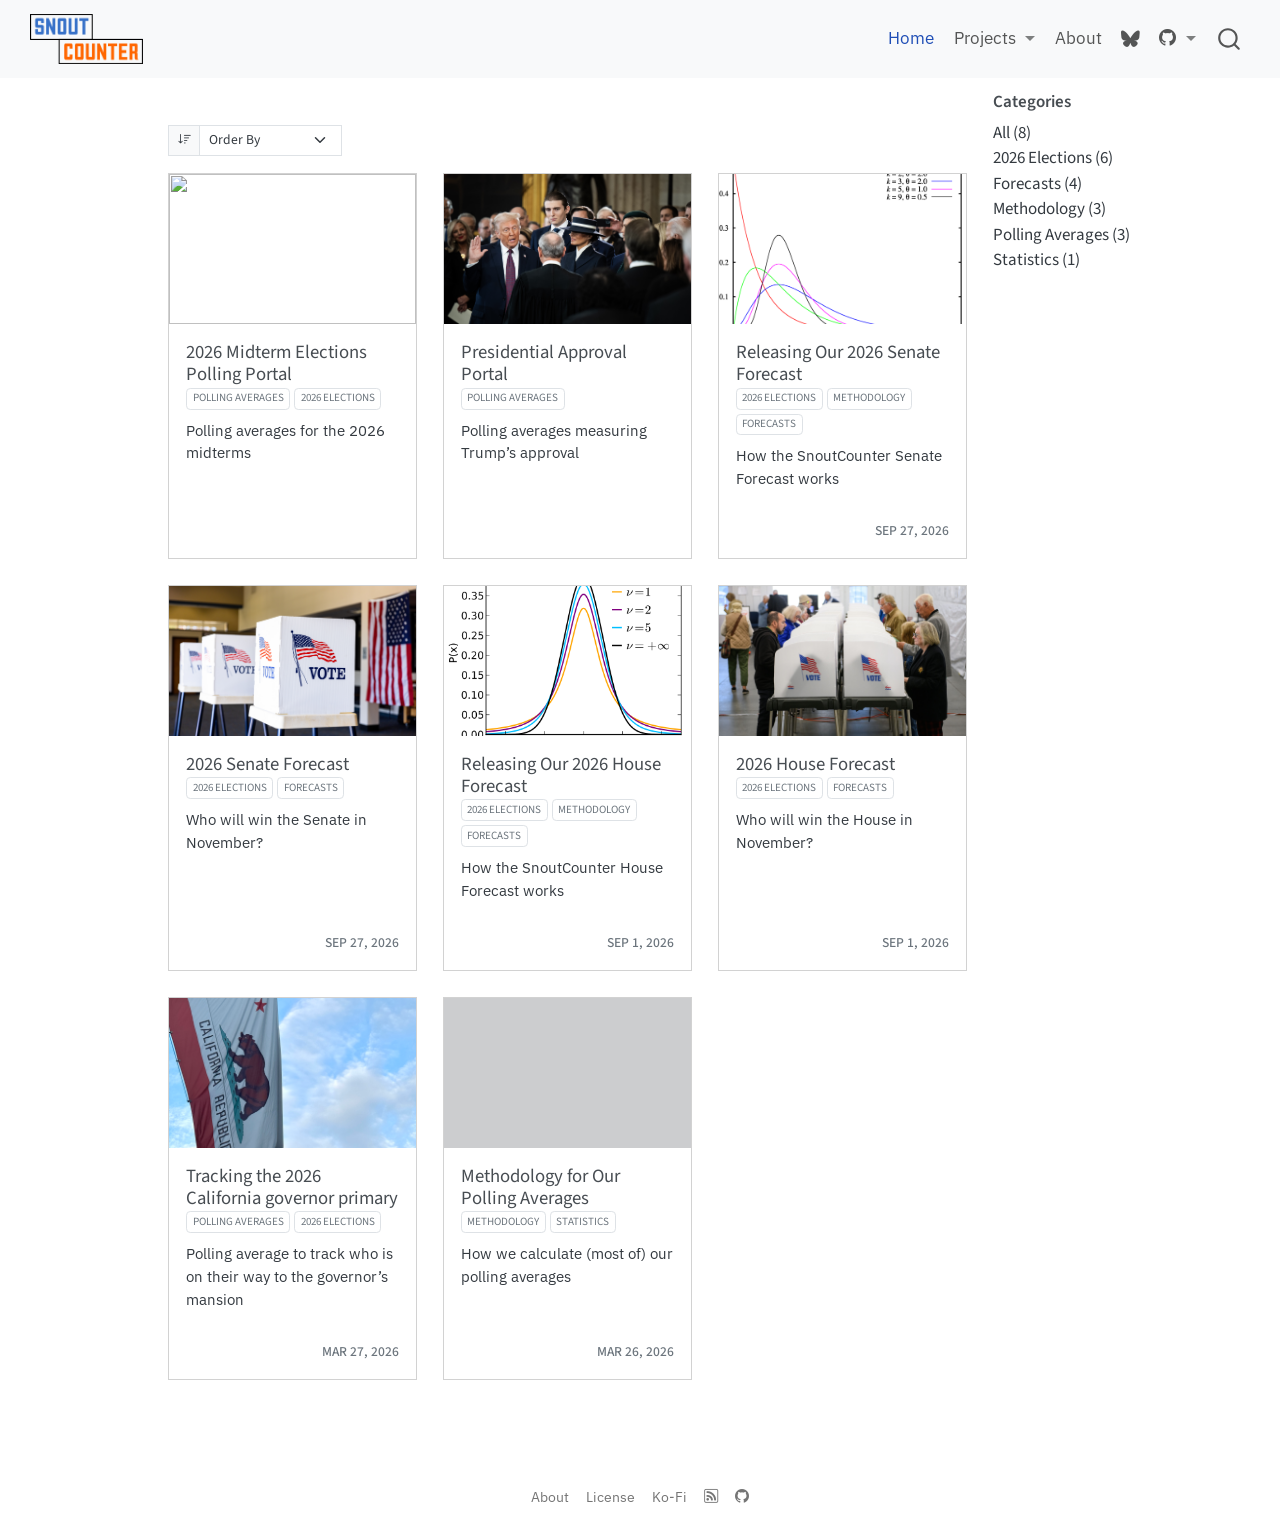
==== docs/index.html @ c4810aaa "update 11/10/2026" ====
<!DOCTYPE html>
<html xmlns="http://www.w3.org/1999/xhtml" lang="en" xml:lang="en"><head>

<meta charset="utf-8">
<meta name="generator" content="quarto-1.9.36">

<meta name="viewport" content="width=device-width, initial-scale=1.0, user-scalable=yes">


<title>SnoutCounter</title>
<style>
/* Default styles provided by pandoc.
** See https://pandoc.org/MANUAL.html#variables-for-html for config info.
*/
code{white-space: pre-wrap;}
span.smallcaps{font-variant: small-caps;}
div.columns{display: flex; gap: min(4vw, 1.5em);}
div.column{flex: auto; overflow-x: auto;}
div.hanging-indent{margin-left: 1.5em; text-indent: -1.5em;}
ul.task-list{list-style: none;}
ul.task-list li input[type="checkbox"] {
  width: 0.8em;
  margin: 0 0.8em 0.2em -1em; /* quarto-specific, see https://github.com/quarto-dev/quarto-cli/issues/4556 */ 
  vertical-align: middle;
}
</style>


<script src="site_libs/quarto-nav/quarto-nav.js"></script>
<script src="site_libs/quarto-nav/headroom.min.js"></script>
<script src="site_libs/clipboard/clipboard.min.js"></script>
<script src="site_libs/quarto-search/autocomplete.umd.js"></script>
<script src="site_libs/quarto-search/fuse.min.js"></script>
<script src="site_libs/quarto-search/quarto-search.js"></script>
<meta name="quarto:offset" content="./">
<link href="./assets/images/snoutcounter-favicon.ico" rel="icon">
<script src="site_libs/quarto-listing/list.min.js"></script>
<script src="site_libs/quarto-listing/quarto-listing.js"></script>
<script src="site_libs/quarto-html/quarto.js" type="module"></script>
<script src="site_libs/quarto-html/tabsets/tabsets.js" type="module"></script>
<script src="site_libs/quarto-html/popper.min.js"></script>
<script src="site_libs/quarto-html/tippy.umd.min.js"></script>
<script src="site_libs/quarto-html/anchor.min.js"></script>
<link href="site_libs/quarto-html/tippy.css" rel="stylesheet">
<link href="site_libs/quarto-html/quarto-syntax-highlighting-845c23b38eaddc0f92fda52bfe77a8c8.css" rel="stylesheet" id="quarto-text-highlighting-styles">
<script src="site_libs/bootstrap/bootstrap.min.js"></script>
<link href="site_libs/bootstrap/bootstrap-icons.css" rel="stylesheet">
<link href="site_libs/bootstrap/bootstrap-a0f9fd0d421825b736dc1bbcbcba2219.min.css" rel="stylesheet" append-hash="true" id="quarto-bootstrap" data-mode="light">
<script id="quarto-search-options" type="application/json">{
  "location": "navbar",
  "copy-button": false,
  "collapse-after": 3,
  "panel-placement": "end",
  "type": "overlay",
  "limit": 50,
  "keyboard-shortcut": [
    "f",
    "/",
    "s"
  ],
  "show-item-context": false,
  "language": {
    "search-no-results-text": "No results",
    "search-matching-documents-text": "matching documents",
    "search-copy-link-title": "Copy link to search",
    "search-hide-matches-text": "Hide additional matches",
    "search-more-match-text": "more match in this document",
    "search-more-matches-text": "more matches in this document",
    "search-clear-button-title": "Clear",
    "search-text-placeholder": "",
    "search-detached-cancel-button-title": "Cancel",
    "search-submit-button-title": "Submit",
    "search-label": "Search"
  }
}</script>
<script>

  window.document.addEventListener("DOMContentLoaded", function (_event) {
    const listingTargetEl = window.document.querySelector('#listing-listing .list');
    if (!listingTargetEl) {
      // No listing discovered, do not attach.
      return; 
    }

    const options = {
      valueNames: ['listing-title','listing-author','listing-date','listing-image','listing-description','listing-categories',{ data: ['index'] },{ data: ['categories'] },{ data: ['listing-date-sort'] },{ data: ['listing-file-modified-sort'] }],
      
      searchColumns: ["listing-title","listing-author","listing-date","listing-image","listing-description","listing-categories"],
    };

    window['quarto-listings'] = window['quarto-listings'] || {};
    window['quarto-listings']['listing-listing'] = new List('listing-listing', options);

    if (window['quarto-listing-loaded']) {
      window['quarto-listing-loaded']();
    }
  });

  window.addEventListener('hashchange',() => {
    if (window['quarto-listing-loaded']) {
      window['quarto-listing-loaded']();
    }
  })
  </script>
<!-- Privacy-friendly analytics by Plausible -->

<script async="" src="https://plausible.io/js/pa-xsWSTFm39O9SSkI9MGgt2.js"></script>

<script>

  window.plausible=window.plausible||function(){(plausible.q=plausible.q||[]).push(arguments)},plausible.init=plausible.init||function(i){plausible.o=i||{}};

  plausible.init()

</script>

<link href="https://fonts.googleapis.com/css2?family=IBM+Plex+Sans:ital,wght@0,400;0,700;1,400;1,700&amp;display=swap" rel="stylesheet">

<script src="https://cdn.jsdelivr.net/gh/ncase/nutshell/nutshell.js"></script>

<script>

        Nutshell.setOptions({

            startOnLoad: true, // Start Nutshell on load? (default: true)

            lang: 'en', // Language (default: 'en', which is English)

            dontEmbedHeadings: true, // If 'true', removes the "embed this as a nutshell" option on headings

        });

</script>

  <script src="https://cdnjs.cloudflare.com/polyfill/v3/polyfill.min.js?features=es6"></script>
  <script defer="" src="https://cdn.jsdelivr.net/npm/mathjax@3/es5/tex-chtml-full.js" type="text/javascript"></script>

<script type="text/javascript">
const typesetMath = (el) => {
  if (window.MathJax) {
    // MathJax Typeset
    window.MathJax.typeset([el]);
  } else if (window.katex) {
    // KaTeX Render
    var mathElements = el.getElementsByClassName("math");
    var macros = [];
    for (var i = 0; i < mathElements.length; i++) {
      var texText = mathElements[i].firstChild;
      if (mathElements[i].tagName == "SPAN" && texText && texText.data) {
        window.katex.render(texText.data, mathElements[i], {
          displayMode: mathElements[i].classList.contains('display'),
          throwOnError: false,
          macros: macros,
          fleqn: false
        });
      }
    }
  }
}
window.Quarto = {
  typesetMath
};
</script>

<link rel="stylesheet" href="styles.css">
<link rel="alternate" type="application/rss+xml" title="SnoutCounter" href="index.xml" data-external="1"><meta property="og:title" content="SnoutCounter">
<meta property="og:image" content="https://snoutcounter.works/assets/blog-images/Capitol_Building_Full_View.jpg">
<meta property="og:site_name" content="SnoutCounter">
<meta name="twitter:title" content="SnoutCounter">
<meta name="twitter:image" content="https://snoutcounter.works/assets/blog-images/Capitol_Building_Full_View.jpg">
<meta name="twitter:card" content="summary_large_image">
</head>

<body class="nav-fixed quarto-light">

<div id="quarto-search-results"></div>
  <header id="quarto-header" class="headroom fixed-top">
    <nav class="navbar navbar-expand-lg " data-bs-theme="dark">
      <div class="navbar-container container-fluid">
      <div class="navbar-brand-container mx-auto">
    <a href="./index.html" class="navbar-brand navbar-brand-logo">
    <img src="./assets/images/snoutcounter.png" alt="" class="navbar-logo light-content">
    <img src="./assets/images/snoutcounter.png" alt="" class="navbar-logo dark-content">
    </a>
  </div>
            <div id="quarto-search" class="" title="Search"></div>
          <button class="navbar-toggler" type="button" data-bs-toggle="collapse" data-bs-target="#navbarCollapse" aria-controls="navbarCollapse" role="menu" aria-expanded="false" aria-label="Toggle navigation" onclick="if (window.quartoToggleHeadroom) { window.quartoToggleHeadroom(); }">
  <span class="navbar-toggler-icon"></span>
</button>
          <div class="collapse navbar-collapse" id="navbarCollapse">
            <ul class="navbar-nav navbar-nav-scroll ms-auto">
  <li class="nav-item">
    <a class="nav-link active" href="./index.html" aria-current="page"> 
<span class="menu-text">Home</span></a>
  </li>  
  <li class="nav-item dropdown ">
    <a class="nav-link dropdown-toggle" href="#" id="nav-menu-projects" role="link" data-bs-toggle="dropdown" aria-expanded="false">
 <span class="menu-text">Projects</span>
    </a>
    <ul class="dropdown-menu dropdown-menu-end" aria-labelledby="nav-menu-projects">    
        <li>
    <a class="dropdown-item" href="./posts/president-approval.html">
 <span class="dropdown-text">Trump Approval</span></a>
  </li>  
        <li>
    <a class="dropdown-item" href="./posts/2026-elections.html">
 <span class="dropdown-text">Generic Ballot Average</span></a>
  </li>  
        <li>
    <a class="dropdown-item" href="./posts/2026-house-forecast.html">
 <span class="dropdown-text">2026 House Forecast</span></a>
  </li>  
        <li>
    <a class="dropdown-item" href="./posts/2026-senate-forecast.html">
 <span class="dropdown-text">2026 Senate Forecast</span></a>
  </li>  
    </ul>
  </li>
  <li class="nav-item">
    <a class="nav-link" href="./about.html"> 
<span class="menu-text">About</span></a>
  </li>  
  <li class="nav-item compact">
    <a class="nav-link" href="https://bsky.app/profile/snoutcounter.bsky.social"> <i class="bi bi-bluesky" role="img">
</i> 
<span class="menu-text"></span></a>
  </li>  
  <li class="nav-item dropdown ">
    <a class="nav-link dropdown-toggle" href="#" id="nav-menu-bi-github" role="link" data-bs-toggle="dropdown" aria-expanded="false">
      <i class="bi bi-github" role="img">
</i> 
 <span class="menu-text"></span>
    </a>
    <ul class="dropdown-menu dropdown-menu-end" aria-labelledby="nav-menu-bi-github">    
        <li>
    <a class="dropdown-item" href="https://github.com/Hackquantumcpp/snoutcounter-backend/tree/main">
 <span class="dropdown-text">Model code</span></a>
  </li>  
        <li>
    <a class="dropdown-item" href="https://github.com/Hackquantumcpp/snoutcounter/tree/main">
 <span class="dropdown-text">Website code</span></a>
  </li>  
    </ul>
  </li>
</ul>
          </div> <!-- /navcollapse -->
            <div class="quarto-navbar-tools">
</div>
      </div> <!-- /container-fluid -->
    </nav>
</header>
<!-- content -->
<div id="quarto-content" class="quarto-container page-columns page-rows-contents page-layout-article page-navbar">
<!-- sidebar -->
<!-- margin-sidebar -->
    <div id="quarto-margin-sidebar" class="sidebar margin-sidebar">
    <h5 class="quarto-listing-category-title">Categories</h5><div class="quarto-listing-category category-default"><div class="category" data-category="">All <span class="quarto-category-count">(8)</span></div><div class="category" data-category="MjAyNiUyMEVsZWN0aW9ucw==">2026 Elections <span class="quarto-category-count">(6)</span></div><div class="category" data-category="Rm9yZWNhc3Rz">Forecasts <span class="quarto-category-count">(4)</span></div><div class="category" data-category="TWV0aG9kb2xvZ3k=">Methodology <span class="quarto-category-count">(3)</span></div><div class="category" data-category="UG9sbGluZyUyMEF2ZXJhZ2Vz">Polling Averages <span class="quarto-category-count">(3)</span></div><div class="category" data-category="U3RhdGlzdGljcw==">Statistics <span class="quarto-category-count">(1)</span></div></div></div>
<!-- main -->
<main class="content" id="quarto-document-content"><header id="title-block-header" class="quarto-title-block"></header>








<div class="quarto-listing quarto-listing-container-grid" id="listing-listing">
<div class="listing-actions-group">
   <div class="input-group input-group-sm quarto-listing-sort">
    <span class="input-group-text"><i class="bi bi-sort-down"></i></span>
    <select id="listing-listing-sort" class="form-select" aria-label="Order By" onchange="window['quarto-listings']['listing-listing'].sort(this.options[this.selectedIndex].value, { order: this.options[this.selectedIndex].getAttribute('data-direction')})">
      <option value="" disabled="" selected="" hidden="">Order By</option>
      <option value="index" data-direction="asc">Default</option>
      <option value="listing-title" data-direction="asc">
        Title
      </option>
      <option value="listing-date-sort" data-direction="asc">
        Date - Oldest
      </option>
      <option value="listing-date-sort" data-direction="desc">
        Date - Newest
      </option>
      <option value="listing-author" data-direction="asc">
        Author
      </option>
    </select>
  </div>
</div>
<div class="list grid quarto-listing-cols-3">
<div class="g-col-1" data-index="0" data-categories="UG9sbGluZyUyMEF2ZXJhZ2VzJTJDMjAyNiUyMEVsZWN0aW9ucw==" data-listing-file-modified-sort="1793685454820" data-listing-reading-time-sort="1" data-listing-word-count-sort="165">
<a href="./posts/2026-elections.html" class="quarto-grid-link">
<div class="quarto-grid-item card h-100 card-left">
<p class="card-img-top">
<img loading="lazy" src="./assets/blog-images/Capitol_Building_Full_View.jpg" class="thumbnail-image card-img" style="height: 150px;">
</p>
<div class="card-body post-contents">
<h5 class="no-anchor card-title listing-title">
2026 Midterm Elections Polling Portal
</h5>
<div class="listing-categories">

<div class="listing-category" onclick="window.quartoListingCategory('UG9sbGluZyUyMEF2ZXJhZ2Vz'); return false;">Polling Averages</div>

<div class="listing-category" onclick="window.quartoListingCategory('MjAyNiUyMEVsZWN0aW9ucw=='); return false;">2026 Elections</div>

</div>
<div class="card-text listing-description delink">
<p>Polling averages for the 2026 midterms</p>
</div>
<div class="card-attribution card-text-small start">
<div class="listing-author">

</div>
</div>
</div>
</div></a>
</div>
<div class="g-col-1" data-index="1" data-categories="UG9sbGluZyUyMEF2ZXJhZ2Vz" data-listing-file-modified-sort="1794431173675" data-listing-reading-time-sort="2" data-listing-word-count-sort="285">
<a href="./posts/president-approval.html" class="quarto-grid-link">
<div class="quarto-grid-item card h-100 card-left">
<p class="card-img-top">
<img loading="lazy" src="./assets/blog-images/Donald_Trump_takes_the_oath_of_office_(2025)_(alternate).jpg" class="thumbnail-image card-img" style="height: 150px;">
</p>
<div class="card-body post-contents">
<h5 class="no-anchor card-title listing-title">
Presidential Approval Portal
</h5>
<div class="listing-categories">

<div class="listing-category" onclick="window.quartoListingCategory('UG9sbGluZyUyMEF2ZXJhZ2Vz'); return false;">Polling Averages</div>

</div>
<div class="card-text listing-description delink">
<p>Polling averages measuring Trump’s approval</p>
</div>
<div class="card-attribution card-text-small start">
<div class="listing-author">

</div>
</div>
</div>
</div></a>
</div>
<div class="g-col-1" data-index="2" data-categories="MjAyNiUyMEVsZWN0aW9ucyUyQ01ldGhvZG9sb2d5JTJDRm9yZWNhc3Rz" data-listing-date-sort="1790492400000" data-listing-file-modified-sort="1792701457599" data-listing-date-modified-sort="NaN" data-listing-reading-time-sort="5" data-listing-word-count-sort="825">
<a href="./posts/2026-senate-forecast-release-article.html" class="quarto-grid-link">
<div class="quarto-grid-item card h-100 card-left">
<p class="card-img-top">
<img loading="lazy" src="./assets/blog-images/1jpy9Astki-gamma_distribution_pdf.png" class="thumbnail-image card-img" style="height: 150px;">
</p>
<div class="card-body post-contents">
<h5 class="no-anchor card-title listing-title">
Releasing Our 2026 Senate Forecast
</h5>
<div class="listing-categories">

<div class="listing-category" onclick="window.quartoListingCategory('MjAyNiUyMEVsZWN0aW9ucw=='); return false;">2026 Elections</div>

<div class="listing-category" onclick="window.quartoListingCategory('TWV0aG9kb2xvZ3k='); return false;">Methodology</div>

<div class="listing-category" onclick="window.quartoListingCategory('Rm9yZWNhc3Rz'); return false;">Forecasts</div>

</div>
<div class="card-text listing-description delink">
<p>How the SnoutCounter Senate Forecast works</p>
</div>
<div class="card-attribution card-text-small justify">
<div class="listing-author">

</div>
<div class="listing-date">
Sep 27, 2026
</div>
</div>
</div>
</div></a>
</div>
<div class="g-col-1" data-index="3" data-categories="MjAyNiUyMEVsZWN0aW9ucyUyQ0ZvcmVjYXN0cw==" data-listing-date-sort="1790492400000" data-listing-file-modified-sort="1793685482407" data-listing-date-modified-sort="1793606400000" data-listing-reading-time-sort="5" data-listing-word-count-sort="995">
<a href="./posts/2026-senate-forecast.html" class="quarto-grid-link">
<div class="quarto-grid-item card h-100 card-left">
<p class="card-img-top">
<img loading="lazy" src="./assets/blog-images/gettyimages-1401415080.jpg" class="thumbnail-image card-img" style="height: 150px;">
</p>
<div class="card-body post-contents">
<h5 class="no-anchor card-title listing-title">
2026 Senate Forecast
</h5>
<div class="listing-categories">

<div class="listing-category" onclick="window.quartoListingCategory('MjAyNiUyMEVsZWN0aW9ucw=='); return false;">2026 Elections</div>

<div class="listing-category" onclick="window.quartoListingCategory('Rm9yZWNhc3Rz'); return false;">Forecasts</div>

</div>
<div class="card-text listing-description delink">
<p>Who will win the Senate in November?</p>
</div>
<div class="card-attribution card-text-small justify">
<div class="listing-author">

</div>
<div class="listing-date">
Sep 27, 2026
</div>
</div>
</div>
</div></a>
</div>
<div class="g-col-1" data-index="4" data-categories="MjAyNiUyMEVsZWN0aW9ucyUyQ01ldGhvZG9sb2d5JTJDRm9yZWNhc3Rz" data-listing-date-sort="1788246000000" data-listing-file-modified-sort="1792722702064" data-listing-date-modified-sort="NaN" data-listing-reading-time-sort="10" data-listing-word-count-sort="1955">
<a href="./posts/2026-house-forecast-release-article.html" class="quarto-grid-link">
<div class="quarto-grid-item card h-100 card-left">
<p class="card-img-top">
<img loading="lazy" src="./assets/blog-images/Student_t_pdf.png" class="thumbnail-image card-img" style="height: 150px;">
</p>
<div class="card-body post-contents">
<h5 class="no-anchor card-title listing-title">
Releasing Our 2026 House Forecast
</h5>
<div class="listing-categories">

<div class="listing-category" onclick="window.quartoListingCategory('MjAyNiUyMEVsZWN0aW9ucw=='); return false;">2026 Elections</div>

<div class="listing-category" onclick="window.quartoListingCategory('TWV0aG9kb2xvZ3k='); return false;">Methodology</div>

<div class="listing-category" onclick="window.quartoListingCategory('Rm9yZWNhc3Rz'); return false;">Forecasts</div>

</div>
<div class="card-text listing-description delink">
<p>How the SnoutCounter House Forecast works</p>
</div>
<div class="card-attribution card-text-small justify">
<div class="listing-author">

</div>
<div class="listing-date">
Sep 1, 2026
</div>
</div>
</div>
</div></a>
</div>
<div class="g-col-1" data-index="5" data-categories="MjAyNiUyMEVsZWN0aW9ucyUyQ0ZvcmVjYXN0cw==" data-listing-date-sort="1788246000000" data-listing-file-modified-sort="1793685487051" data-listing-date-modified-sort="1793606400000" data-listing-reading-time-sort="6" data-listing-word-count-sort="1001">
<a href="./posts/2026-house-forecast.html" class="quarto-grid-link">
<div class="quarto-grid-item card h-100 card-left">
<p class="card-img-top">
<img loading="lazy" src="./assets/blog-images/EarlyVotingNC-Getty.jpg" class="thumbnail-image card-img" style="height: 150px;">
</p>
<div class="card-body post-contents">
<h5 class="no-anchor card-title listing-title">
2026 House Forecast
</h5>
<div class="listing-categories">

<div class="listing-category" onclick="window.quartoListingCategory('MjAyNiUyMEVsZWN0aW9ucw=='); return false;">2026 Elections</div>

<div class="listing-category" onclick="window.quartoListingCategory('Rm9yZWNhc3Rz'); return false;">Forecasts</div>

</div>
<div class="card-text listing-description delink">
<p>Who will win the House in November?</p>
</div>
<div class="card-attribution card-text-small justify">
<div class="listing-author">

</div>
<div class="listing-date">
Sep 1, 2026
</div>
</div>
</div>
</div></a>
</div>
<div class="g-col-1" data-index="6" data-categories="UG9sbGluZyUyMEF2ZXJhZ2VzJTJDMjAyNiUyMEVsZWN0aW9ucw==" data-listing-date-sort="1774594800000" data-listing-file-modified-sort="1787958865787" data-listing-date-modified-sort="1780383600000" data-listing-reading-time-sort="8" data-listing-word-count-sort="1476">
<a href="./posts/ca-gov-primary-2026.html" class="quarto-grid-link">
<div class="quarto-grid-item card h-100 card-left">
<p class="card-img-top">
<img loading="lazy" src="./assets/blog-images/State_flag_of_California_-_June_2025_-_Sarah_Stierch.jpg" class="thumbnail-image card-img" style="height: 150px;">
</p>
<div class="card-body post-contents">
<h5 class="no-anchor card-title listing-title">
Tracking the 2026 California governor primary
</h5>
<div class="listing-categories">

<div class="listing-category" onclick="window.quartoListingCategory('UG9sbGluZyUyMEF2ZXJhZ2Vz'); return false;">Polling Averages</div>

<div class="listing-category" onclick="window.quartoListingCategory('MjAyNiUyMEVsZWN0aW9ucw=='); return false;">2026 Elections</div>

</div>
<div class="card-text listing-description delink">
<p>Polling average to track who is on their way to the governor’s mansion</p>
</div>
<div class="card-attribution card-text-small justify">
<div class="listing-author">

</div>
<div class="listing-date">
Mar 27, 2026
</div>
</div>
</div>
</div></a>
</div>
<div class="g-col-1" data-index="7" data-categories="TWV0aG9kb2xvZ3klMkNTdGF0aXN0aWNz" data-listing-date-sort="1774508400000" data-listing-file-modified-sort="1792700094904" data-listing-date-modified-sort="1787209200000" data-listing-reading-time-sort="16" data-listing-word-count-sort="3004">
<a href="./posts/poll-avg-methodology.html" class="quarto-grid-link">
<div class="quarto-grid-item card h-100 card-left">
<div class="listing-item-img-placeholder card-img-top" style="height: 150px;">&nbsp;</div>
<div class="card-body post-contents">
<h5 class="no-anchor card-title listing-title">
Methodology for Our Polling Averages
</h5>
<div class="listing-categories">

<div class="listing-category" onclick="window.quartoListingCategory('TWV0aG9kb2xvZ3k='); return false;">Methodology</div>

<div class="listing-category" onclick="window.quartoListingCategory('U3RhdGlzdGljcw=='); return false;">Statistics</div>

</div>
<div class="card-text listing-description delink">
<p>How we calculate (most of) our polling averages</p>
</div>
<div class="card-attribution card-text-small justify">
<div class="listing-author">

</div>
<div class="listing-date">
Mar 26, 2026
</div>
</div>
</div>
</div></a>
</div>
</div>
<div class="listing-no-matching d-none">No matching items</div>
</div></main> <!-- /main -->
<script id="quarto-html-after-body" type="application/javascript">
  window.document.addEventListener("DOMContentLoaded", function (event) {
    const icon = "";
    const anchorJS = new window.AnchorJS();
    anchorJS.options = {
      placement: 'right',
      icon: icon
    };
    anchorJS.add('.anchored');
    const isCodeAnnotation = (el) => {
      for (const clz of el.classList) {
        if (clz.startsWith('code-annotation-')) {                     
          return true;
        }
      }
      return false;
    }
    const onCopySuccess = function(e) {
      // button target
      const button = e.trigger;
      // don't keep focus
      button.blur();
      // flash "checked"
      button.classList.add('code-copy-button-checked');
      var currentTitle = button.getAttribute("title");
      button.setAttribute("title", "Copied!");
      let tooltip;
      if (window.bootstrap) {
        button.setAttribute("data-bs-toggle", "tooltip");
        button.setAttribute("data-bs-placement", "left");
        button.setAttribute("data-bs-title", "Copied!");
        tooltip = new bootstrap.Tooltip(button, 
          { trigger: "manual", 
            customClass: "code-copy-button-tooltip",
            offset: [0, -8]});
        tooltip.show();    
      }
      setTimeout(function() {
        if (tooltip) {
          tooltip.hide();
          button.removeAttribute("data-bs-title");
          button.removeAttribute("data-bs-toggle");
          button.removeAttribute("data-bs-placement");
        }
        button.setAttribute("title", currentTitle);
        button.classList.remove('code-copy-button-checked');
      }, 1000);
      // clear code selection
      e.clearSelection();
    }
    const getTextToCopy = function(trigger) {
      const outerScaffold = trigger.parentElement.cloneNode(true);
      const codeEl = outerScaffold.querySelector('code');
      for (const childEl of codeEl.children) {
        if (isCodeAnnotation(childEl)) {
          childEl.remove();
        }
      }
      return codeEl.innerText;
    }
    const clipboard = new window.ClipboardJS('.code-copy-button:not([data-in-quarto-modal])', {
      text: getTextToCopy
    });
    clipboard.on('success', onCopySuccess);
    if (window.document.getElementById('quarto-embedded-source-code-modal')) {
      const clipboardModal = new window.ClipboardJS('.code-copy-button[data-in-quarto-modal]', {
        text: getTextToCopy,
        container: window.document.getElementById('quarto-embedded-source-code-modal')
      });
      clipboardModal.on('success', onCopySuccess);
    }
      var localhostRegex = new RegExp(/^(?:http|https):\/\/localhost\:?[0-9]*\//);
      var mailtoRegex = new RegExp(/^mailto:/);
        var filterRegex = new RegExp("https:\/\/snoutcounter\.works");
      var isInternal = (href) => {
          return filterRegex.test(href) || localhostRegex.test(href) || mailtoRegex.test(href);
      }
      // Inspect non-navigation links and adorn them if external
     var links = window.document.querySelectorAll('a[href]:not(.nav-link):not(.navbar-brand):not(.toc-action):not(.sidebar-link):not(.sidebar-item-toggle):not(.pagination-link):not(.no-external):not([aria-hidden]):not(.dropdown-item):not(.quarto-navigation-tool):not(.about-link)');
      for (var i=0; i<links.length; i++) {
        const link = links[i];
        if (!isInternal(link.href)) {
          // undo the damage that might have been done by quarto-nav.js in the case of
          // links that we want to consider external
          if (link.dataset.originalHref !== undefined) {
            link.href = link.dataset.originalHref;
          }
        }
      }
    function tippyHover(el, contentFn, onTriggerFn, onUntriggerFn) {
      const config = {
        allowHTML: true,
        maxWidth: 500,
        delay: 100,
        arrow: false,
        appendTo: function(el) {
            return el.parentElement;
        },
        interactive: true,
        interactiveBorder: 10,
        theme: 'quarto',
        placement: 'bottom-start',
      };
      if (contentFn) {
        config.content = contentFn;
      }
      if (onTriggerFn) {
        config.onTrigger = onTriggerFn;
      }
      if (onUntriggerFn) {
        config.onUntrigger = onUntriggerFn;
      }
      window.tippy(el, config); 
    }
    const noterefs = window.document.querySelectorAll('a[role="doc-noteref"]');
    for (var i=0; i<noterefs.length; i++) {
      const ref = noterefs[i];
      tippyHover(ref, function() {
        // use id or data attribute instead here
        let href = ref.getAttribute('data-footnote-href') || ref.getAttribute('href');
        try { href = new URL(href).hash; } catch {}
        const id = href.replace(/^#\/?/, "");
        const note = window.document.getElementById(id);
        if (note) {
          return note.innerHTML;
        } else {
          return "";
        }
      });
    }
    const xrefs = window.document.querySelectorAll('a.quarto-xref');
    const processXRef = (id, note) => {
      // Strip column container classes
      const stripColumnClz = (el) => {
        el.classList.remove("page-full", "page-columns");
        if (el.children) {
          for (const child of el.children) {
            stripColumnClz(child);
          }
        }
      }
      stripColumnClz(note)
      if (id === null || id.startsWith('sec-')) {
        // Special case sections, only their first couple elements
        const container = document.createElement("div");
        if (note.children && note.children.length > 2) {
          container.appendChild(note.children[0].cloneNode(true));
          for (let i = 1; i < note.children.length; i++) {
            const child = note.children[i];
            if (child.tagName === "P" && child.innerText === "") {
              continue;
            } else {
              container.appendChild(child.cloneNode(true));
              break;
            }
          }
          if (window.Quarto?.typesetMath) {
            window.Quarto.typesetMath(container);
          }
          return container.innerHTML
        } else {
          if (window.Quarto?.typesetMath) {
            window.Quarto.typesetMath(note);
          }
          return note.innerHTML;
        }
      } else {
        // Remove any anchor links if they are present
        const anchorLink = note.querySelector('a.anchorjs-link');
        if (anchorLink) {
          anchorLink.remove();
        }
        if (window.Quarto?.typesetMath) {
          window.Quarto.typesetMath(note);
        }
        if (note.classList.contains("callout")) {
          return note.outerHTML;
        } else {
          return note.innerHTML;
        }
      }
    }
    for (var i=0; i<xrefs.length; i++) {
      const xref = xrefs[i];
      tippyHover(xref, undefined, function(instance) {
        instance.disable();
        let url = xref.getAttribute('href');
        let hash = undefined; 
        if (url.startsWith('#')) {
          hash = url;
        } else {
          try { hash = new URL(url).hash; } catch {}
        }
        if (hash) {
          const id = hash.replace(/^#\/?/, "");
          const note = window.document.getElementById(id);
          if (note !== null) {
            try {
              const html = processXRef(id, note.cloneNode(true));
              instance.setContent(html);
            } finally {
              instance.enable();
              instance.show();
            }
          } else {
            // See if we can fetch this
            fetch(url.split('#')[0])
            .then(res => res.text())
            .then(html => {
              const parser = new DOMParser();
              const htmlDoc = parser.parseFromString(html, "text/html");
              const note = htmlDoc.getElementById(id);
              if (note !== null) {
                const html = processXRef(id, note);
                instance.setContent(html);
              } 
            }).finally(() => {
              instance.enable();
              instance.show();
            });
          }
        } else {
          // See if we can fetch a full url (with no hash to target)
          // This is a special case and we should probably do some content thinning / targeting
          fetch(url)
          .then(res => res.text())
          .then(html => {
            const parser = new DOMParser();
            const htmlDoc = parser.parseFromString(html, "text/html");
            const note = htmlDoc.querySelector('main.content');
            if (note !== null) {
              // This should only happen for chapter cross references
              // (since there is no id in the URL)
              // remove the first header
              if (note.children.length > 0 && note.children[0].tagName === "HEADER") {
                note.children[0].remove();
              }
              const html = processXRef(null, note);
              instance.setContent(html);
            } 
          }).finally(() => {
            instance.enable();
            instance.show();
          });
        }
      }, function(instance) {
      });
    }
        let selectedAnnoteEl;
        const selectorForAnnotation = ( cell, annotation) => {
          let cellAttr = 'data-code-cell="' + cell + '"';
          let lineAttr = 'data-code-annotation="' +  annotation + '"';
          const selector = 'span[' + cellAttr + '][' + lineAttr + ']';
          return selector;
        }
        const selectCodeLines = (annoteEl) => {
          const doc = window.document;
          const targetCell = annoteEl.getAttribute("data-target-cell");
          const targetAnnotation = annoteEl.getAttribute("data-target-annotation");
          const annoteSpan = window.document.querySelector(selectorForAnnotation(targetCell, targetAnnotation));
          const lines = annoteSpan.getAttribute("data-code-lines").split(",");
          const lineIds = lines.map((line) => {
            return targetCell + "-" + line;
          })
          let top = null;
          let height = null;
          let parent = null;
          if (lineIds.length > 0) {
              //compute the position of the single el (top and bottom and make a div)
              const el = window.document.getElementById(lineIds[0]);
              top = el.offsetTop;
              height = el.offsetHeight;
              parent = el.parentElement.parentElement;
            if (lineIds.length > 1) {
              const lastEl = window.document.getElementById(lineIds[lineIds.length - 1]);
              const bottom = lastEl.offsetTop + lastEl.offsetHeight;
              height = bottom - top;
            }
            if (top !== null && height !== null && parent !== null) {
              // cook up a div (if necessary) and position it 
              let div = window.document.getElementById("code-annotation-line-highlight");
              if (div === null) {
                div = window.document.createElement("div");
                div.setAttribute("id", "code-annotation-line-highlight");
                div.style.position = 'absolute';
                parent.appendChild(div);
              }
              div.style.top = top - 2 + "px";
              div.style.height = height + 4 + "px";
              div.style.left = 0;
              let gutterDiv = window.document.getElementById("code-annotation-line-highlight-gutter");
              if (gutterDiv === null) {
                gutterDiv = window.document.createElement("div");
                gutterDiv.setAttribute("id", "code-annotation-line-highlight-gutter");
                gutterDiv.style.position = 'absolute';
                const codeCell = window.document.getElementById(targetCell);
                const gutter = codeCell.querySelector('.code-annotation-gutter');
                gutter.appendChild(gutterDiv);
              }
              gutterDiv.style.top = top - 2 + "px";
              gutterDiv.style.height = height + 4 + "px";
            }
            selectedAnnoteEl = annoteEl;
          }
        };
        const unselectCodeLines = () => {
          const elementsIds = ["code-annotation-line-highlight", "code-annotation-line-highlight-gutter"];
          elementsIds.forEach((elId) => {
            const div = window.document.getElementById(elId);
            if (div) {
              div.remove();
            }
          });
          selectedAnnoteEl = undefined;
        };
          // Handle positioning of the toggle
      window.addEventListener(
        "resize",
        throttle(() => {
          elRect = undefined;
          if (selectedAnnoteEl) {
            selectCodeLines(selectedAnnoteEl);
          }
        }, 10)
      );
      function throttle(fn, ms) {
      let throttle = false;
      let timer;
        return (...args) => {
          if(!throttle) { // first call gets through
              fn.apply(this, args);
              throttle = true;
          } else { // all the others get throttled
              if(timer) clearTimeout(timer); // cancel #2
              timer = setTimeout(() => {
                fn.apply(this, args);
                timer = throttle = false;
              }, ms);
          }
        };
      }
        // Attach click handler to the DT
        const annoteDls = window.document.querySelectorAll('dt[data-target-cell]');
        for (const annoteDlNode of annoteDls) {
          annoteDlNode.addEventListener('click', (event) => {
            const clickedEl = event.target;
            if (clickedEl !== selectedAnnoteEl) {
              unselectCodeLines();
              const activeEl = window.document.querySelector('dt[data-target-cell].code-annotation-active');
              if (activeEl) {
                activeEl.classList.remove('code-annotation-active');
              }
              selectCodeLines(clickedEl);
              clickedEl.classList.add('code-annotation-active');
            } else {
              // Unselect the line
              unselectCodeLines();
              clickedEl.classList.remove('code-annotation-active');
            }
          });
        }
    const findCites = (el) => {
      const parentEl = el.parentElement;
      if (parentEl) {
        const cites = parentEl.dataset.cites;
        if (cites) {
          return {
            el,
            cites: cites.split(' ')
          };
        } else {
          return findCites(el.parentElement)
        }
      } else {
        return undefined;
      }
    };
    var bibliorefs = window.document.querySelectorAll('a[role="doc-biblioref"]');
    for (var i=0; i<bibliorefs.length; i++) {
      const ref = bibliorefs[i];
      const citeInfo = findCites(ref);
      if (citeInfo) {
        tippyHover(citeInfo.el, function() {
          var popup = window.document.createElement('div');
          citeInfo.cites.forEach(function(cite) {
            var citeDiv = window.document.createElement('div');
            citeDiv.classList.add('hanging-indent');
            citeDiv.classList.add('csl-entry');
            var biblioDiv = window.document.getElementById('ref-' + cite);
            if (biblioDiv) {
              citeDiv.innerHTML = biblioDiv.innerHTML;
            }
            popup.appendChild(citeDiv);
          });
          return popup.innerHTML;
        });
      }
    }
  });
  </script>
</div> <!-- /content -->
<footer class="footer">
  <div class="nav-footer">
    <div class="nav-footer-left">
      &nbsp;
    </div>   
    <div class="nav-footer-center">
      <ul class="footer-items list-unstyled">
    <li class="nav-item">
    <a class="nav-link" href="./about.html">
<p>About</p>
</a>
  </li>  
    <li class="nav-item">
    <a class="nav-link" href="https://github.com/Hackquantumcpp/snoutcounter/blob/main/LICENSE">
<p>License</p>
</a>
  </li>  
    <li class="nav-item">
    <a class="nav-link" href="https://ko-fi.com/hackquantumcpp">
<p>Ko-Fi</p>
</a>
  </li>  
    <li class="nav-item compact">
    <a class="nav-link" href="./index.xml">
      <i class="bi bi-rss" role="img">
</i> 
    </a>
  </li>  
    <li class="nav-item compact">
    <a class="nav-link" href="https://github.com/Hackquantumcpp/snoutcounter/tree/main">
      <i class="bi bi-github" role="img">
</i> 
    </a>
  </li>  
</ul>
    </div>
    <div class="nav-footer-right">
      &nbsp;
    </div>
  </div>
</footer>




</body></html>
---- docs/site_libs/quarto-html/tippy.css ----
.tippy-box[data-animation=fade][data-state=hidden]{opacity:0}[data-tippy-root]{max-width:calc(100vw - 10px)}.tippy-box{position:relative;background-color:#333;color:#fff;border-radius:4px;font-size:14px;line-height:1.4;white-space:normal;outline:0;transition-property:transform,visibility,opacity}.tippy-box[data-placement^=top]>.tippy-arrow{bottom:0}.tippy-box[data-placement^=top]>.tippy-arrow:before{bottom:-7px;left:0;border-width:8px 8px 0;border-top-color:initial;transform-origin:center top}.tippy-box[data-placement^=bottom]>.tippy-arrow{top:0}.tippy-box[data-placement^=bottom]>.tippy-arrow:before{top:-7px;left:0;border-width:0 8px 8px;border-bottom-color:initial;transform-origin:center bottom}.tippy-box[data-placement^=left]>.tippy-arrow{right:0}.tippy-box[data-placement^=left]>.tippy-arrow:before{border-width:8px 0 8px 8px;border-left-color:initial;right:-7px;transform-origin:center left}.tippy-box[data-placement^=right]>.tippy-arrow{left:0}.tippy-box[data-placement^=right]>.tippy-arrow:before{left:-7px;border-width:8px 8px 8px 0;border-right-color:initial;transform-origin:center right}.tippy-box[data-inertia][data-state=visible]{transition-timing-function:cubic-bezier(.54,1.5,.38,1.11)}.tippy-arrow{width:16px;height:16px;color:#333}.tippy-arrow:before{content:"";position:absolute;border-color:transparent;border-style:solid}.tippy-content{position:relative;padding:5px 9px;z-index:1}
---- docs/site_libs/quarto-html/quarto-syntax-highlighting-845c23b38eaddc0f92fda52bfe77a8c8.css ----
/* quarto syntax highlight colors */
:root {
  --quarto-hl-ot-color: #003B4F;
  --quarto-hl-at-color: #657422;
  --quarto-hl-ss-color: #20794D;
  --quarto-hl-an-color: #5E5E5E;
  --quarto-hl-fu-color: #4758AB;
  --quarto-hl-st-color: #20794D;
  --quarto-hl-cf-color: #003B4F;
  --quarto-hl-op-color: #5E5E5E;
  --quarto-hl-er-color: #AD0000;
  --quarto-hl-bn-color: #AD0000;
  --quarto-hl-al-color: #AD0000;
  --quarto-hl-va-color: #111111;
  --quarto-hl-bu-color: inherit;
  --quarto-hl-ex-color: inherit;
  --quarto-hl-pp-color: #AD0000;
  --quarto-hl-in-color: #5E5E5E;
  --quarto-hl-vs-color: #20794D;
  --quarto-hl-wa-color: #5E5E5E;
  --quarto-hl-do-color: #5E5E5E;
  --quarto-hl-im-color: #00769E;
  --quarto-hl-ch-color: #20794D;
  --quarto-hl-dt-color: #AD0000;
  --quarto-hl-fl-color: #AD0000;
  --quarto-hl-co-color: #5E5E5E;
  --quarto-hl-cv-color: #5E5E5E;
  --quarto-hl-cn-color: #8f5902;
  --quarto-hl-sc-color: #5E5E5E;
  --quarto-hl-dv-color: #AD0000;
  --quarto-hl-kw-color: #003B4F;
}

/* other quarto variables */
:root {
  --quarto-font-monospace: SFMono-Regular, Menlo, Monaco, Consolas, "Liberation Mono", "Courier New", monospace;
}

/* syntax highlight based on Pandoc's rules */
pre > code.sourceCode > span {
  color: #003B4F;
}

code.sourceCode > span {
  color: #003B4F;
}

div.sourceCode,
div.sourceCode pre.sourceCode {
  color: #003B4F;
}

/* Normal */
code span {
  color: #003B4F;
}

/* Alert */
code span.al {
  color: #AD0000;
  font-style: inherit;
}

/* Annotation */
code span.an {
  color: #5E5E5E;
  font-style: inherit;
}

/* Attribute */
code span.at {
  color: #657422;
  font-style: inherit;
}

/* BaseN */
code span.bn {
  color: #AD0000;
  font-style: inherit;
}

/* BuiltIn */
code span.bu {
  font-style: inherit;
}

/* ControlFlow */
code span.cf {
  color: #003B4F;
  font-weight: bold;
  font-style: inherit;
}

/* Char */
code span.ch {
  color: #20794D;
  font-style: inherit;
}

/* Constant */
code span.cn {
  color: #8f5902;
  font-style: inherit;
}

/* Comment */
code span.co {
  color: #5E5E5E;
  font-style: inherit;
}

/* CommentVar */
code span.cv {
  color: #5E5E5E;
  font-style: italic;
}

/* Documentation */
code span.do {
  color: #5E5E5E;
  font-style: italic;
}

/* DataType */
code span.dt {
  color: #AD0000;
  font-style: inherit;
}

/* DecVal */
code span.dv {
  color: #AD0000;
  font-style: inherit;
}

/* Error */
code span.er {
  color: #AD0000;
  font-style: inherit;
}

/* Extension */
code span.ex {
  font-style: inherit;
}

/* Float */
code span.fl {
  color: #AD0000;
  font-style: inherit;
}

/* Function */
code span.fu {
  color: #4758AB;
  font-style: inherit;
}

/* Import */
code span.im {
  color: #00769E;
  font-style: inherit;
}

/* Information */
code span.in {
  color: #5E5E5E;
  font-style: inherit;
}

/* Keyword */
code span.kw {
  color: #003B4F;
  font-weight: bold;
  font-style: inherit;
}

/* Operator */
code span.op {
  color: #5E5E5E;
  font-style: inherit;
}

/* Other */
code span.ot {
  color: #003B4F;
  font-style: inherit;
}

/* Preprocessor */
code span.pp {
  color: #AD0000;
  font-style: inherit;
}

/* SpecialChar */
code span.sc {
  color: #5E5E5E;
  font-style: inherit;
}

/* SpecialString */
code span.ss {
  color: #20794D;
  font-style: inherit;
}

/* String */
code span.st {
  color: #20794D;
  font-style: inherit;
}

/* Variable */
code span.va {
  color: #111111;
  font-style: inherit;
}

/* VerbatimString */
code span.vs {
  color: #20794D;
  font-style: inherit;
}

/* Warning */
code span.wa {
  color: #5E5E5E;
  font-style: italic;
}

.prevent-inlining {
  content: "</";
}

/*# sourceMappingURL=ac89f0bb514bba72461919f78549e31c.css.map */
---- docs/styles.css ----
/* css styles */
p {
  font-family: 'IBM Plex Sans', sans-serif;
}
ul {
  font-family: 'IBM Plex Sans', sans-serif;
}
.navbar-brand img {
  max-height: 50px !important;
  width: auto;
}
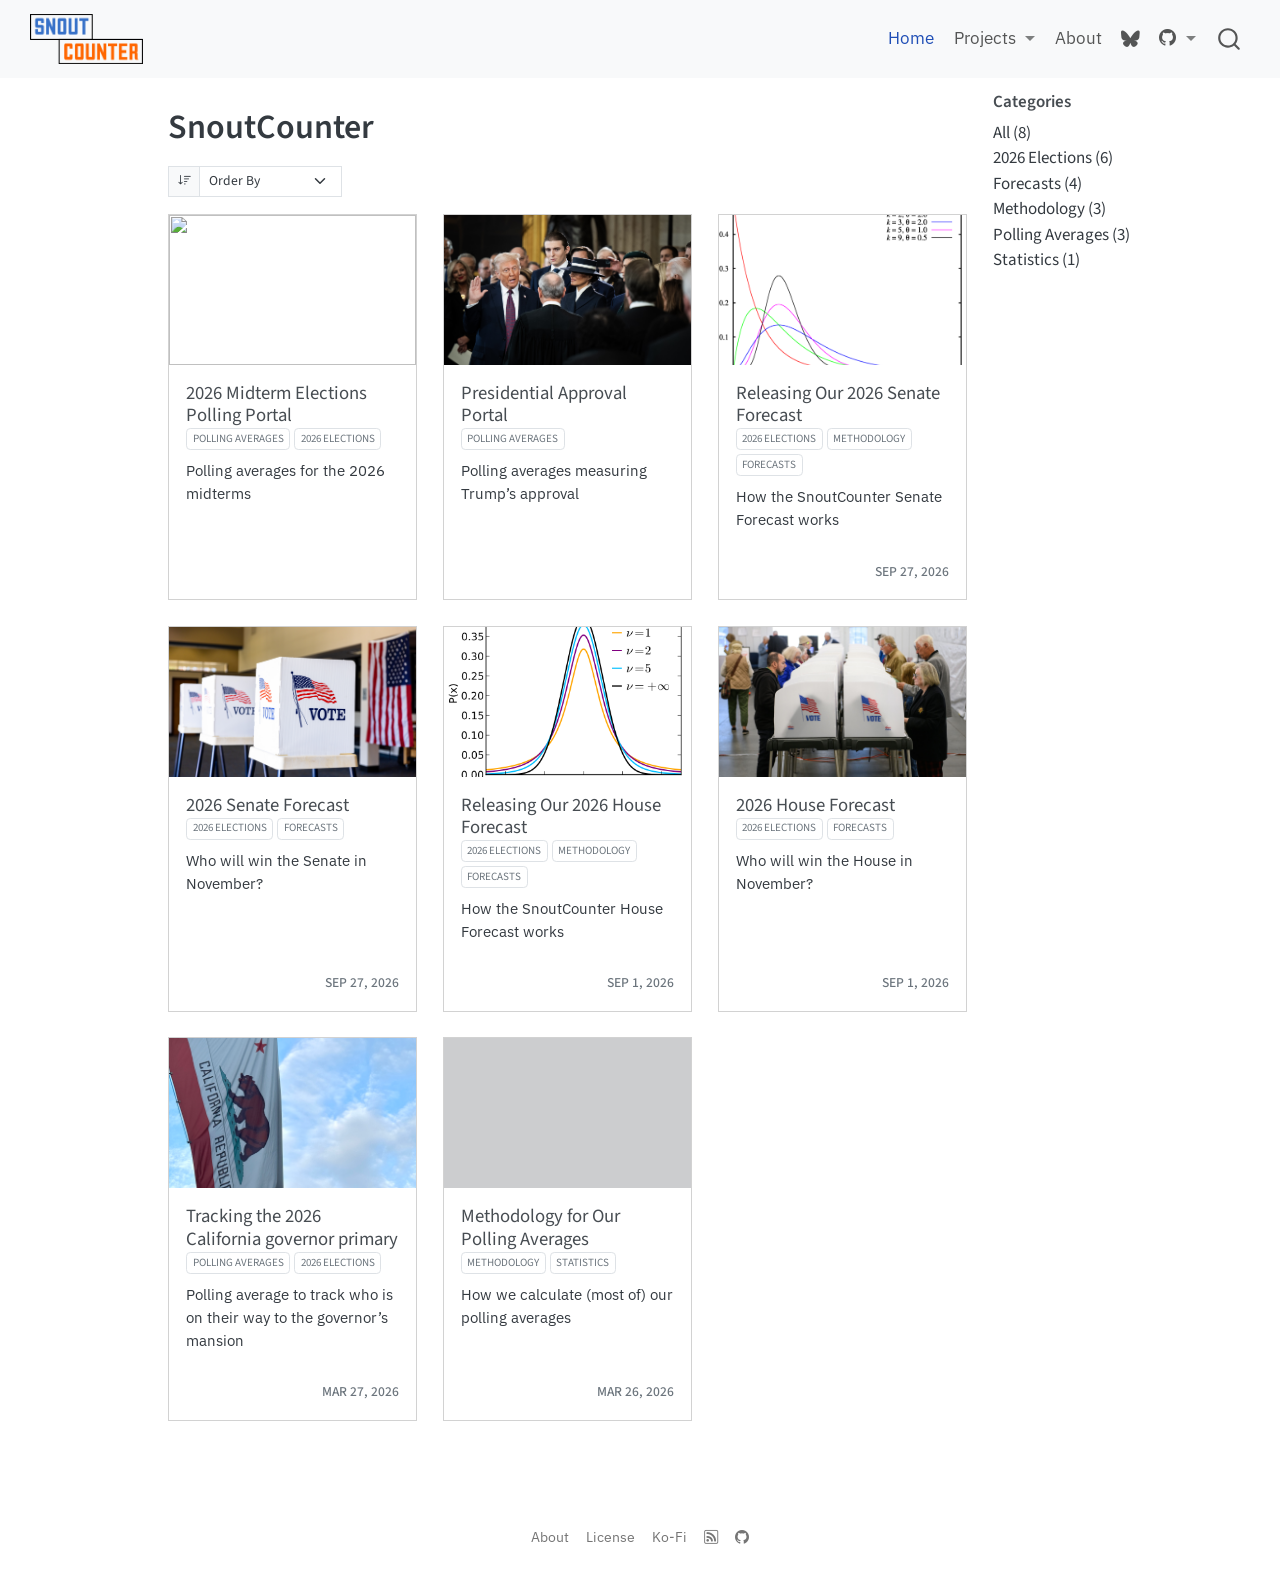
==== commit 87b25716: "some formatting tweaks" ====
--- a/docs/index.html
+++ b/docs/index.html
@@ -256,9 +256,25 @@
     <div id="quarto-margin-sidebar" class="sidebar margin-sidebar">
     <h5 class="quarto-listing-category-title">Categories</h5><div class="quarto-listing-category category-default"><div class="category" data-category="">All <span class="quarto-category-count">(8)</span></div><div class="category" data-category="MjAyNiUyMEVsZWN0aW9ucw==">2026 Elections <span class="quarto-category-count">(6)</span></div><div class="category" data-category="Rm9yZWNhc3Rz">Forecasts <span class="quarto-category-count">(4)</span></div><div class="category" data-category="TWV0aG9kb2xvZ3k=">Methodology <span class="quarto-category-count">(3)</span></div><div class="category" data-category="UG9sbGluZyUyMEF2ZXJhZ2Vz">Polling Averages <span class="quarto-category-count">(3)</span></div><div class="category" data-category="U3RhdGlzdGljcw==">Statistics <span class="quarto-category-count">(1)</span></div></div></div>
 <!-- main -->
-<main class="content" id="quarto-document-content"><header id="title-block-header" class="quarto-title-block"></header>
-
-
+<main class="content" id="quarto-document-content">
+
+<header id="title-block-header" class="quarto-title-block default">
+<div class="quarto-title">
+<h1 class="title">SnoutCounter</h1>
+</div>
+
+
+
+<div class="quarto-title-meta">
+
+    
+  
+    
+  </div>
+  
+
+
+</header>
 
 
 
@@ -316,7 +332,7 @@
 </div>
 </div></a>
 </div>
-<div class="g-col-1" data-index="1" data-categories="UG9sbGluZyUyMEF2ZXJhZ2Vz" data-listing-file-modified-sort="1794431173675" data-listing-reading-time-sort="2" data-listing-word-count-sort="285">
+<div class="g-col-1" data-index="1" data-categories="UG9sbGluZyUyMEF2ZXJhZ2Vz" data-listing-file-modified-sort="1795500800628" data-listing-reading-time-sort="2" data-listing-word-count-sort="285">
 <a href="./posts/president-approval.html" class="quarto-grid-link">
 <div class="quarto-grid-item card h-100 card-left">
 <p class="card-img-top">
@@ -342,7 +358,7 @@
 </div>
 </div></a>
 </div>
-<div class="g-col-1" data-index="2" data-categories="MjAyNiUyMEVsZWN0aW9ucyUyQ01ldGhvZG9sb2d5JTJDRm9yZWNhc3Rz" data-listing-date-sort="1790492400000" data-listing-file-modified-sort="1792701457599" data-listing-date-modified-sort="NaN" data-listing-reading-time-sort="5" data-listing-word-count-sort="825">
+<div class="g-col-1" data-index="2" data-categories="MjAyNiUyMEVsZWN0aW9ucyUyQ01ldGhvZG9sb2d5JTJDRm9yZWNhc3Rz" data-listing-date-sort="1790492400000" data-listing-file-modified-sort="1795389124975" data-listing-date-modified-sort="NaN" data-listing-reading-time-sort="5" data-listing-word-count-sort="825">
 <a href="./posts/2026-senate-forecast-release-article.html" class="quarto-grid-link">
 <div class="quarto-grid-item card h-100 card-left">
 <p class="card-img-top">
@@ -375,7 +391,7 @@
 </div>
 </div></a>
 </div>
-<div class="g-col-1" data-index="3" data-categories="MjAyNiUyMEVsZWN0aW9ucyUyQ0ZvcmVjYXN0cw==" data-listing-date-sort="1790492400000" data-listing-file-modified-sort="1793685482407" data-listing-date-modified-sort="1793606400000" data-listing-reading-time-sort="5" data-listing-word-count-sort="995">
+<div class="g-col-1" data-index="3" data-categories="MjAyNiUyMEVsZWN0aW9ucyUyQ0ZvcmVjYXN0cw==" data-listing-date-sort="1790492400000" data-listing-file-modified-sort="1795389109449" data-listing-date-modified-sort="1793606400000" data-listing-reading-time-sort="5" data-listing-word-count-sort="995">
 <a href="./posts/2026-senate-forecast.html" class="quarto-grid-link">
 <div class="quarto-grid-item card h-100 card-left">
 <p class="card-img-top">
@@ -406,7 +422,7 @@
 </div>
 </div></a>
 </div>
-<div class="g-col-1" data-index="4" data-categories="MjAyNiUyMEVsZWN0aW9ucyUyQ01ldGhvZG9sb2d5JTJDRm9yZWNhc3Rz" data-listing-date-sort="1788246000000" data-listing-file-modified-sort="1792722702064" data-listing-date-modified-sort="NaN" data-listing-reading-time-sort="10" data-listing-word-count-sort="1955">
+<div class="g-col-1" data-index="4" data-categories="MjAyNiUyMEVsZWN0aW9ucyUyQ01ldGhvZG9sb2d5JTJDRm9yZWNhc3Rz" data-listing-date-sort="1788246000000" data-listing-file-modified-sort="1795389118981" data-listing-date-modified-sort="NaN" data-listing-reading-time-sort="10" data-listing-word-count-sort="1955">
 <a href="./posts/2026-house-forecast-release-article.html" class="quarto-grid-link">
 <div class="quarto-grid-item card h-100 card-left">
 <p class="card-img-top">
@@ -439,7 +455,7 @@
 </div>
 </div></a>
 </div>
-<div class="g-col-1" data-index="5" data-categories="MjAyNiUyMEVsZWN0aW9ucyUyQ0ZvcmVjYXN0cw==" data-listing-date-sort="1788246000000" data-listing-file-modified-sort="1793685487051" data-listing-date-modified-sort="1793606400000" data-listing-reading-time-sort="6" data-listing-word-count-sort="1001">
+<div class="g-col-1" data-index="5" data-categories="MjAyNiUyMEVsZWN0aW9ucyUyQ0ZvcmVjYXN0cw==" data-listing-date-sort="1788246000000" data-listing-file-modified-sort="1795389104293" data-listing-date-modified-sort="1793606400000" data-listing-reading-time-sort="6" data-listing-word-count-sort="1001">
 <a href="./posts/2026-house-forecast.html" class="quarto-grid-link">
 <div class="quarto-grid-item card h-100 card-left">
 <p class="card-img-top">
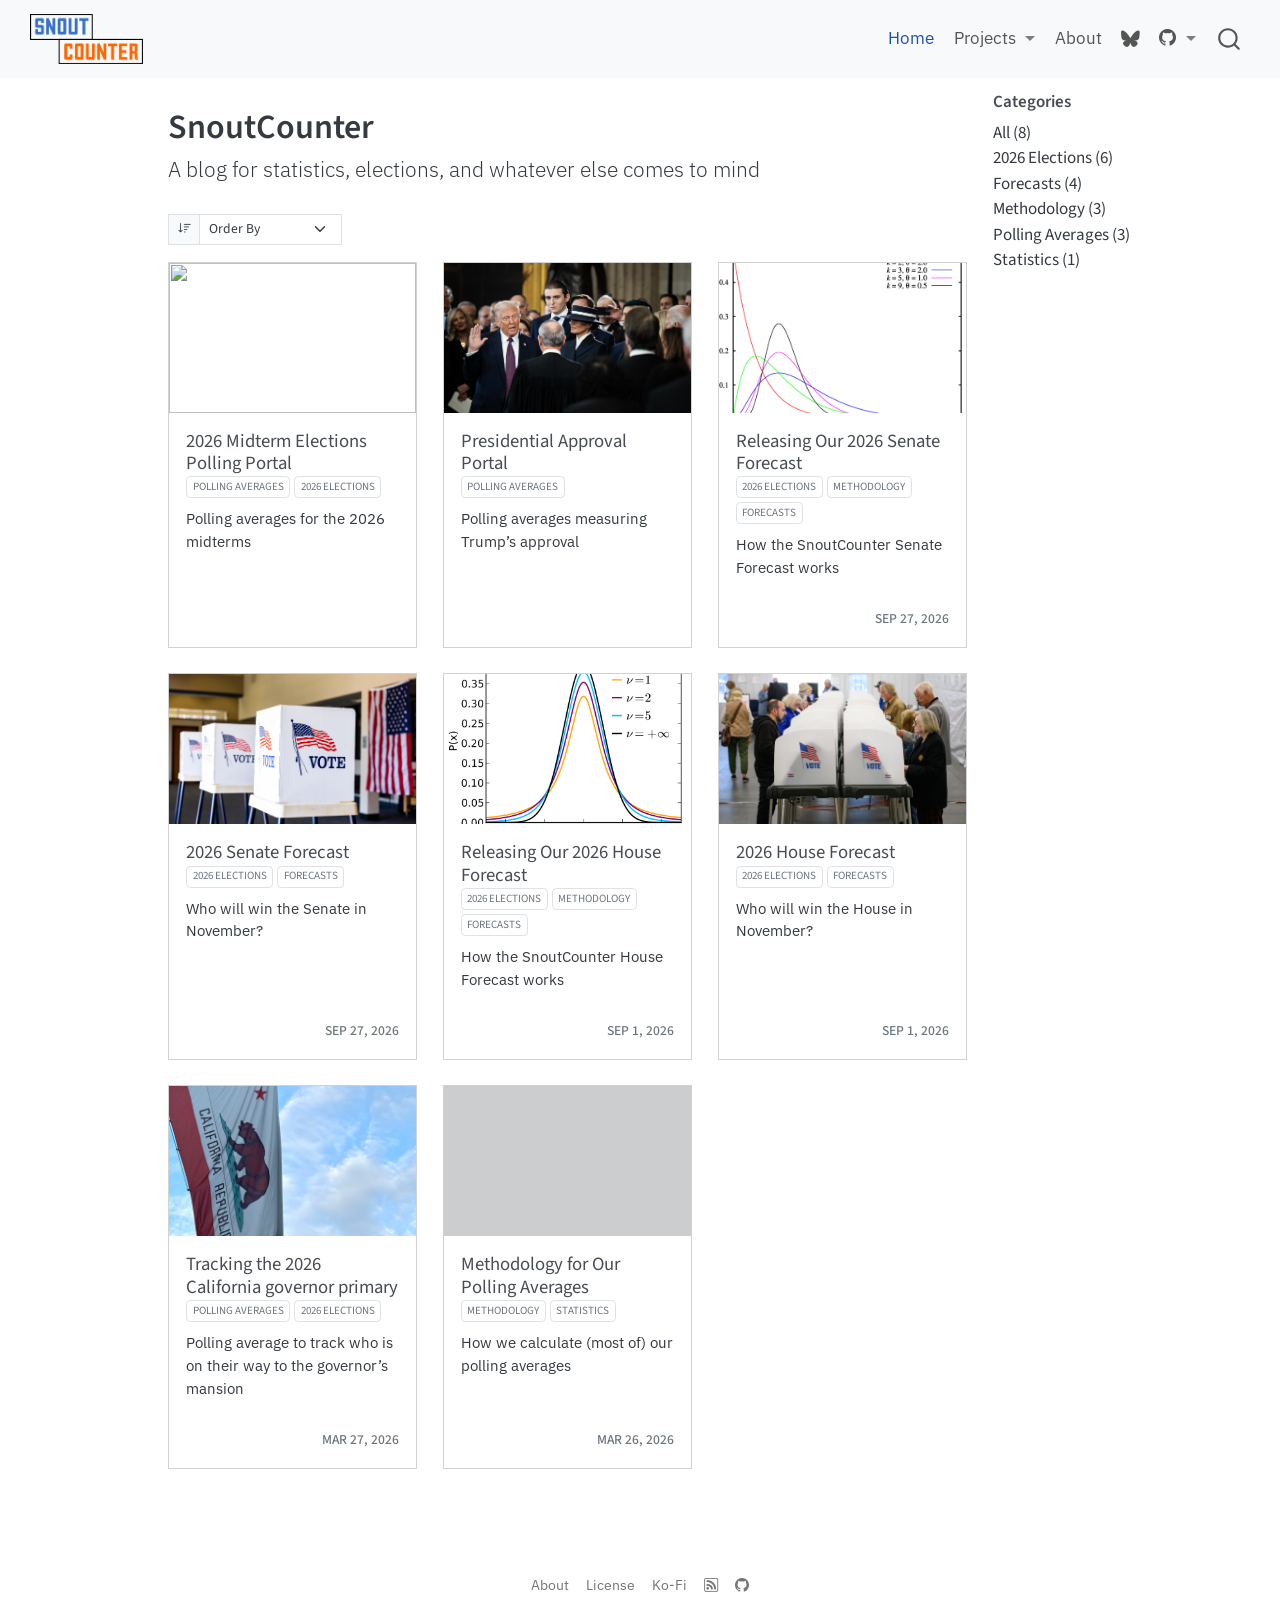
==== commit 8021405d: "formatting" ====
--- a/docs/index.html
+++ b/docs/index.html
@@ -164,9 +164,11 @@
 
 <link rel="stylesheet" href="styles.css">
 <link rel="alternate" type="application/rss+xml" title="SnoutCounter" href="index.xml" data-external="1"><meta property="og:title" content="SnoutCounter">
+<meta property="og:description" content="A blog for statistics, elections, and whatever else comes to mind">
 <meta property="og:image" content="https://snoutcounter.works/assets/blog-images/Capitol_Building_Full_View.jpg">
 <meta property="og:site_name" content="SnoutCounter">
 <meta name="twitter:title" content="SnoutCounter">
+<meta name="twitter:description" content="A blog for statistics, elections, and whatever else comes to mind">
 <meta name="twitter:image" content="https://snoutcounter.works/assets/blog-images/Capitol_Building_Full_View.jpg">
 <meta name="twitter:card" content="summary_large_image">
 </head>
@@ -261,6 +263,7 @@
 <header id="title-block-header" class="quarto-title-block default">
 <div class="quarto-title">
 <h1 class="title">SnoutCounter</h1>
+<p class="subtitle lead">A blog for statistics, elections, and whatever else comes to mind</p>
 </div>
 
 
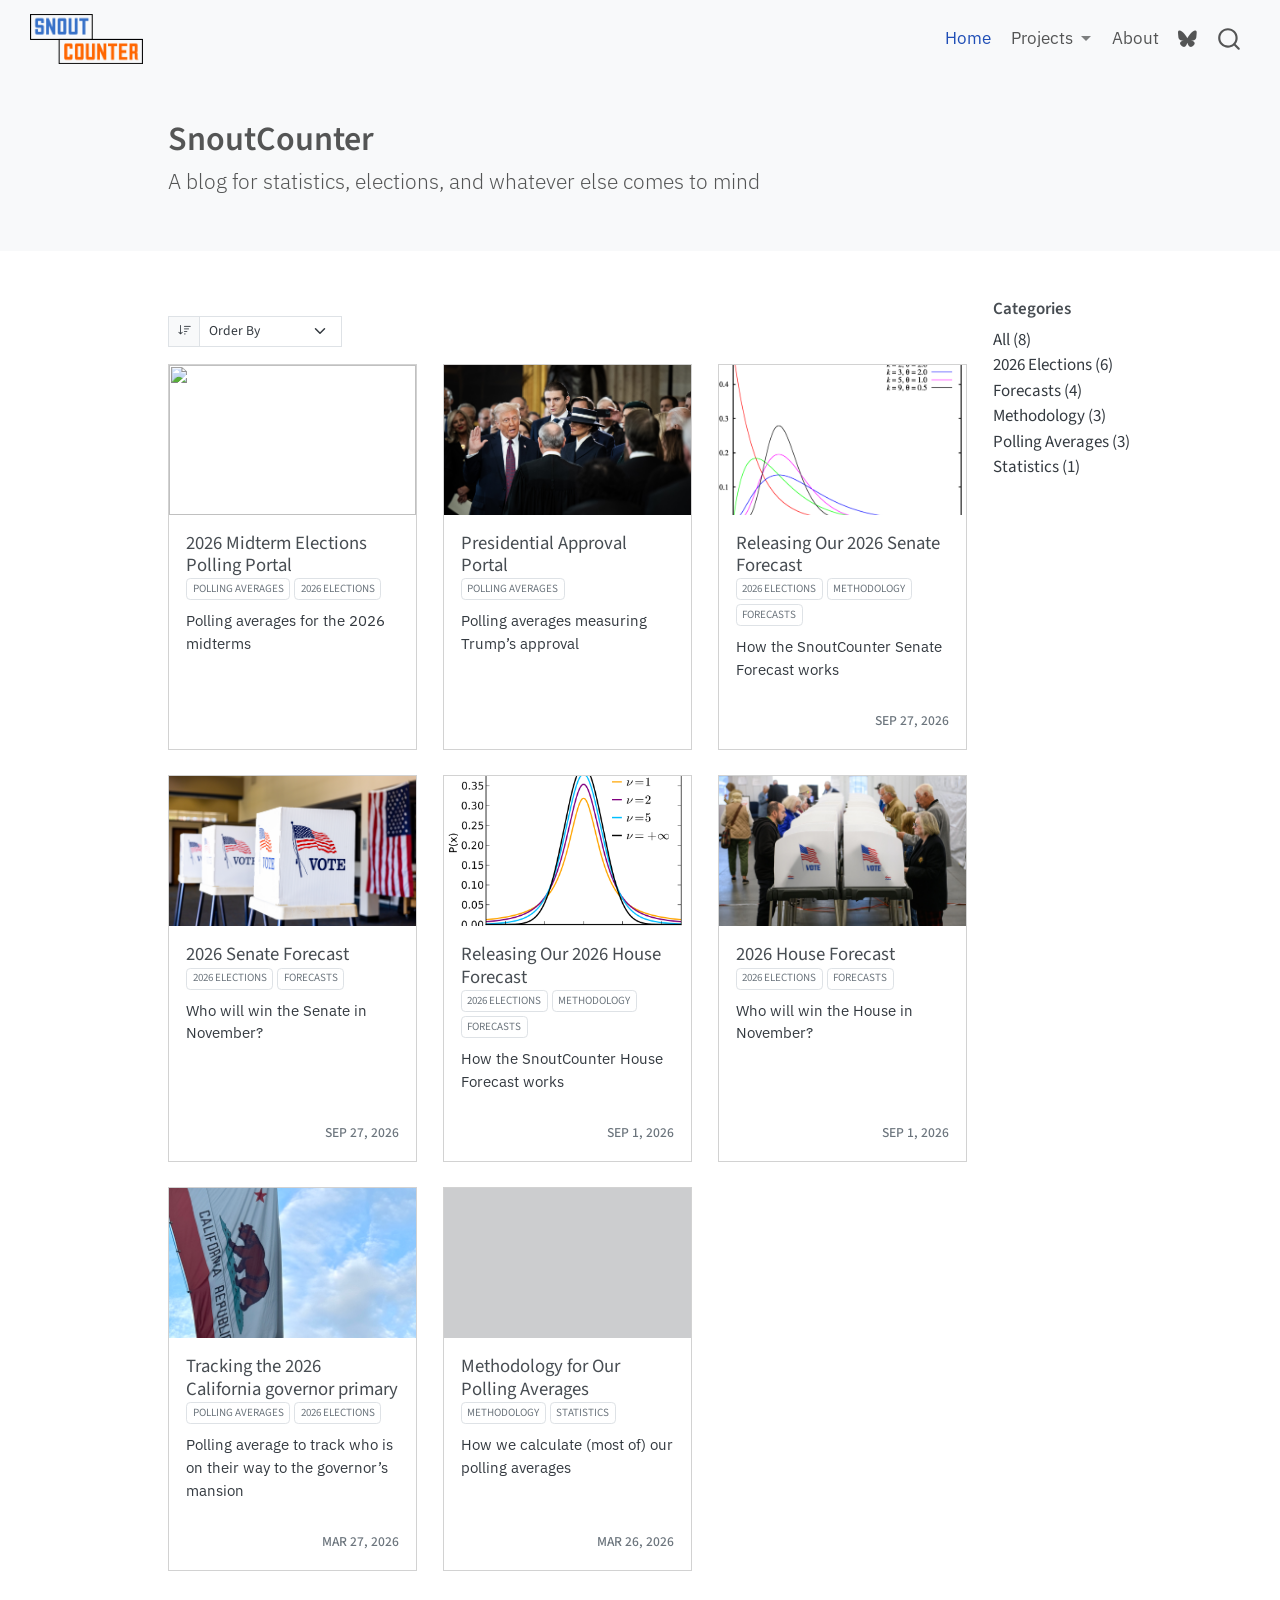
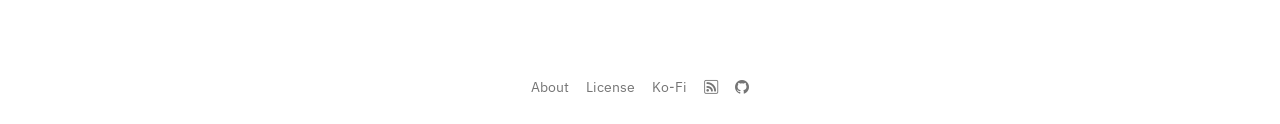
==== commit a775f9b6: "more formatting" ====
--- a/docs/index.html
+++ b/docs/index.html
@@ -176,7 +176,7 @@
 <body class="nav-fixed quarto-light">
 
 <div id="quarto-search-results"></div>
-  <header id="quarto-header" class="headroom fixed-top">
+  <header id="quarto-header" class="headroom fixed-top quarto-banner">
     <nav class="navbar navbar-expand-lg " data-bs-theme="dark">
       <div class="navbar-container container-fluid">
       <div class="navbar-brand-container mx-auto">
@@ -227,23 +227,6 @@
 </i> 
 <span class="menu-text"></span></a>
   </li>  
-  <li class="nav-item dropdown ">
-    <a class="nav-link dropdown-toggle" href="#" id="nav-menu-bi-github" role="link" data-bs-toggle="dropdown" aria-expanded="false">
-      <i class="bi bi-github" role="img">
-</i> 
- <span class="menu-text"></span>
-    </a>
-    <ul class="dropdown-menu dropdown-menu-end" aria-labelledby="nav-menu-bi-github">    
-        <li>
-    <a class="dropdown-item" href="https://github.com/Hackquantumcpp/snoutcounter-backend/tree/main">
- <span class="dropdown-text">Model code</span></a>
-  </li>  
-        <li>
-    <a class="dropdown-item" href="https://github.com/Hackquantumcpp/snoutcounter/tree/main">
- <span class="dropdown-text">Website code</span></a>
-  </li>  
-    </ul>
-  </li>
 </ul>
           </div> <!-- /navcollapse -->
             <div class="quarto-navbar-tools">
@@ -252,32 +235,33 @@
     </nav>
 </header>
 <!-- content -->
-<div id="quarto-content" class="quarto-container page-columns page-rows-contents page-layout-article page-navbar">
+<header id="title-block-header" class="quarto-title-block default page-columns page-full">
+  <div class="quarto-title-banner page-columns page-full">
+    <div class="quarto-title column-body">
+      <h1 class="title">SnoutCounter</h1>
+            <p class="subtitle lead">A blog for statistics, elections, and whatever else comes to mind</p>
+                      </div>
+  </div>
+    
+  
+  <div class="quarto-title-meta">
+
+      
+    
+      
+    </div>
+    
+  
+  </header><div id="quarto-content" class="quarto-container page-columns page-rows-contents page-layout-article page-navbar">
 <!-- sidebar -->
 <!-- margin-sidebar -->
     <div id="quarto-margin-sidebar" class="sidebar margin-sidebar">
     <h5 class="quarto-listing-category-title">Categories</h5><div class="quarto-listing-category category-default"><div class="category" data-category="">All <span class="quarto-category-count">(8)</span></div><div class="category" data-category="MjAyNiUyMEVsZWN0aW9ucw==">2026 Elections <span class="quarto-category-count">(6)</span></div><div class="category" data-category="Rm9yZWNhc3Rz">Forecasts <span class="quarto-category-count">(4)</span></div><div class="category" data-category="TWV0aG9kb2xvZ3k=">Methodology <span class="quarto-category-count">(3)</span></div><div class="category" data-category="UG9sbGluZyUyMEF2ZXJhZ2Vz">Polling Averages <span class="quarto-category-count">(3)</span></div><div class="category" data-category="U3RhdGlzdGljcw==">Statistics <span class="quarto-category-count">(1)</span></div></div></div>
 <!-- main -->
-<main class="content" id="quarto-document-content">
-
-<header id="title-block-header" class="quarto-title-block default">
-<div class="quarto-title">
-<h1 class="title">SnoutCounter</h1>
-<p class="subtitle lead">A blog for statistics, elections, and whatever else comes to mind</p>
-</div>
-
-
-
-<div class="quarto-title-meta">
-
-    
-  
-    
-  </div>
-  
-
-
-</header>
+<main class="content quarto-banner-title-block" id="quarto-document-content">
+
+
+
 
 
 
@@ -982,7 +966,7 @@
     </a>
   </li>  
     <li class="nav-item compact">
-    <a class="nav-link" href="https://github.com/Hackquantumcpp/snoutcounter/tree/main">
+    <a class="nav-link" href="https://github.com/Hackquantumcpp">
       <i class="bi bi-github" role="img">
 </i> 
     </a>
